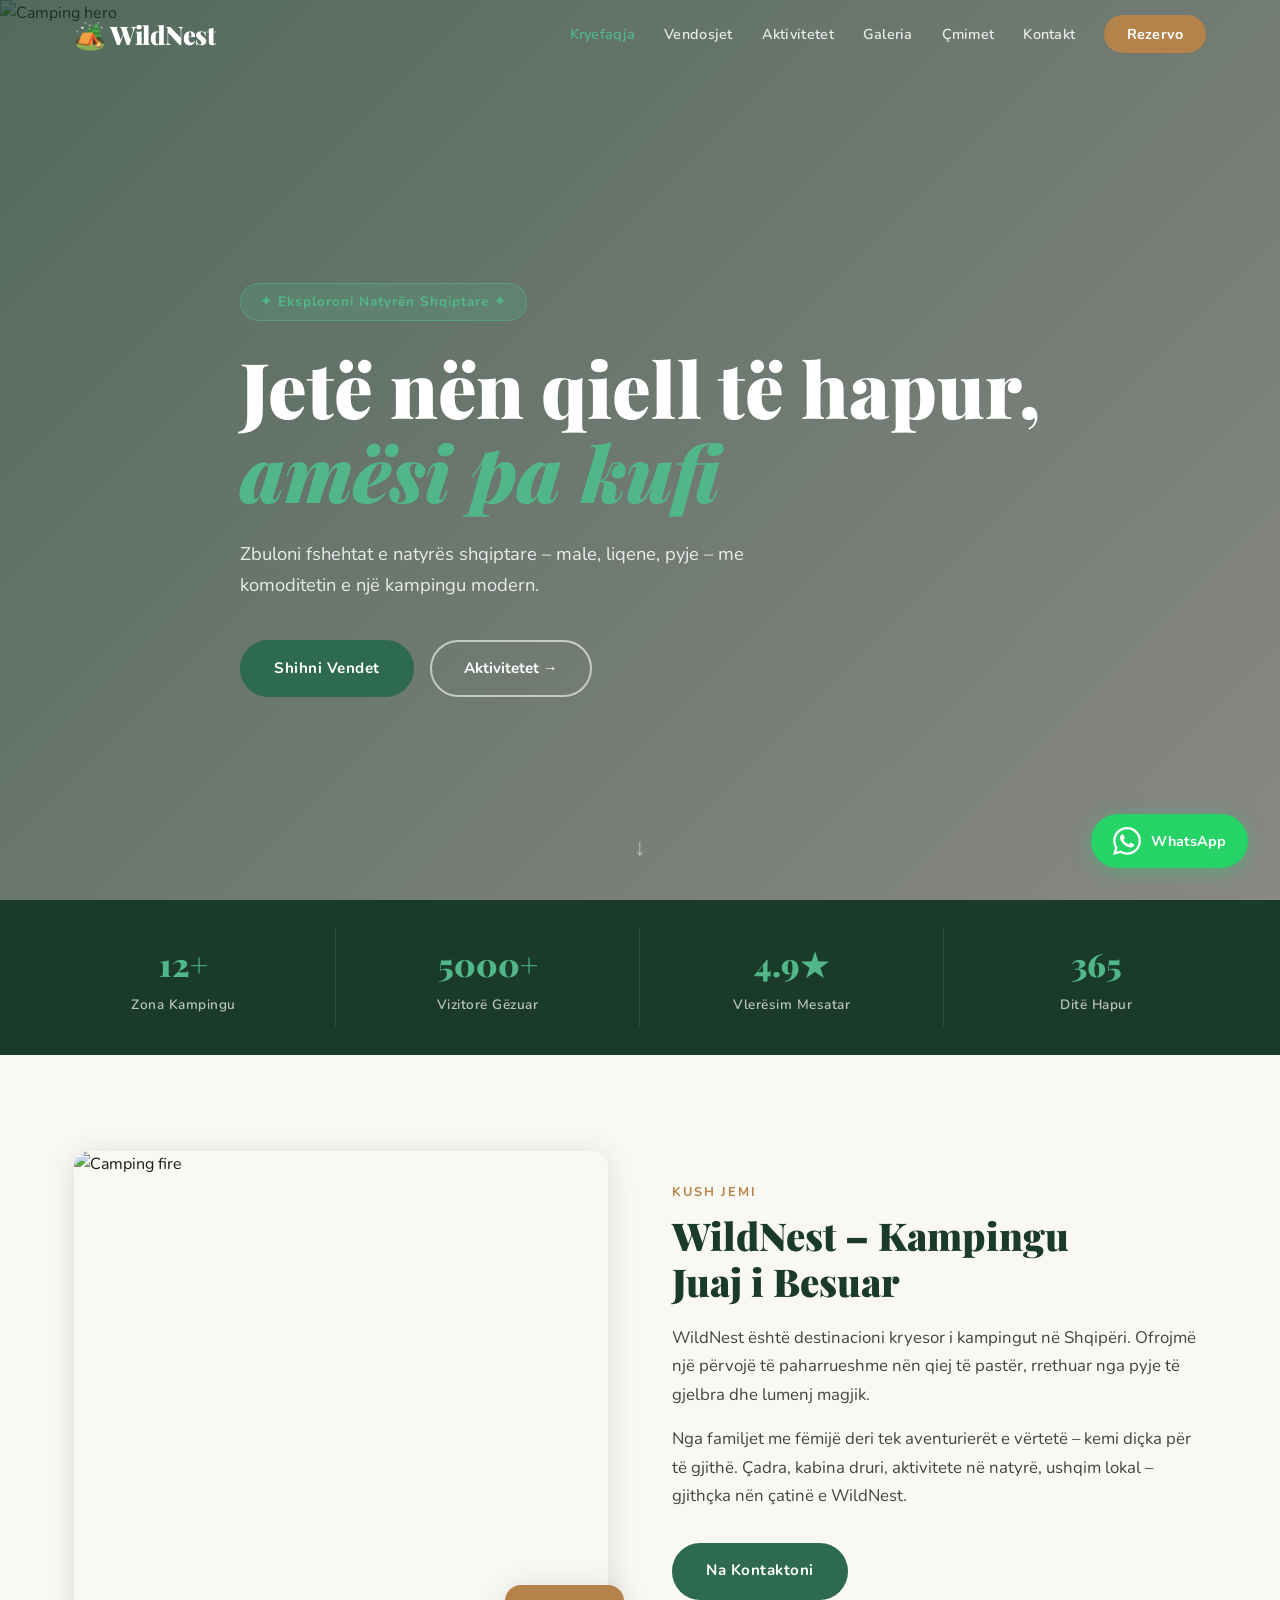
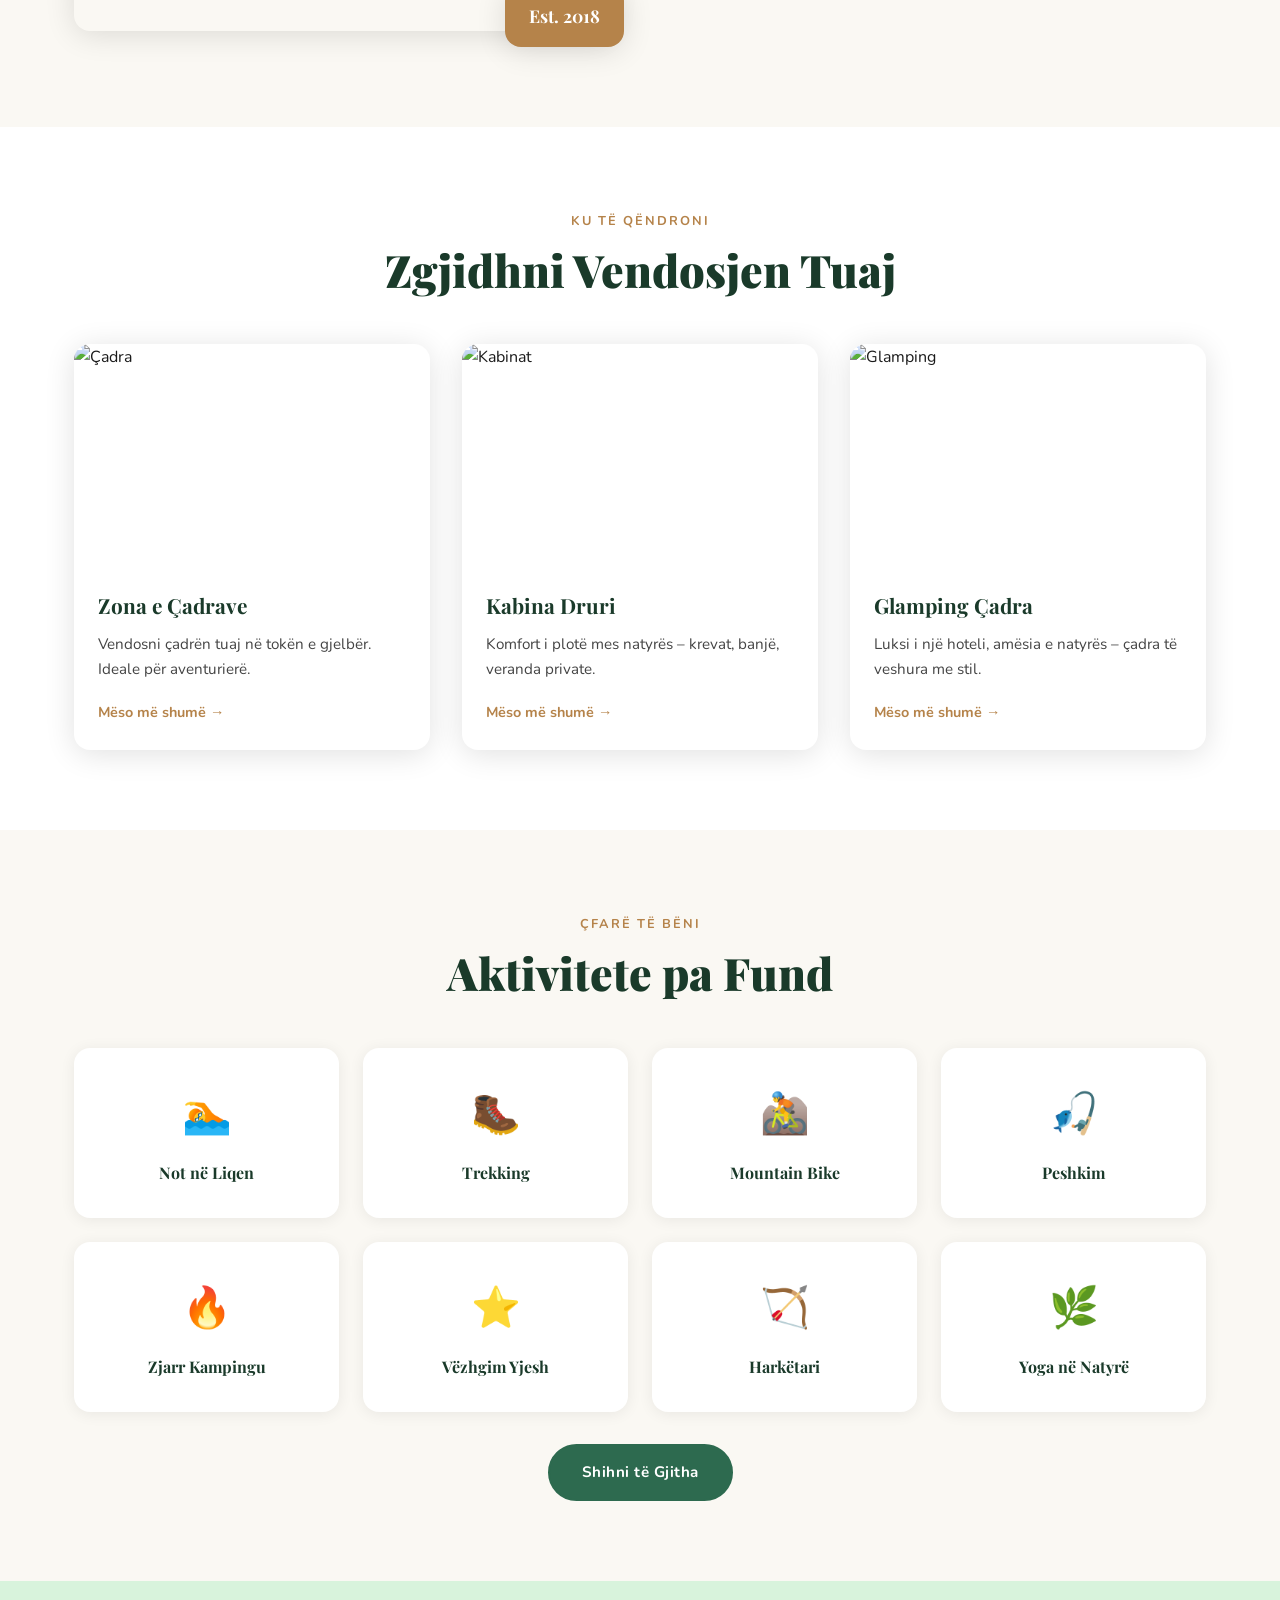
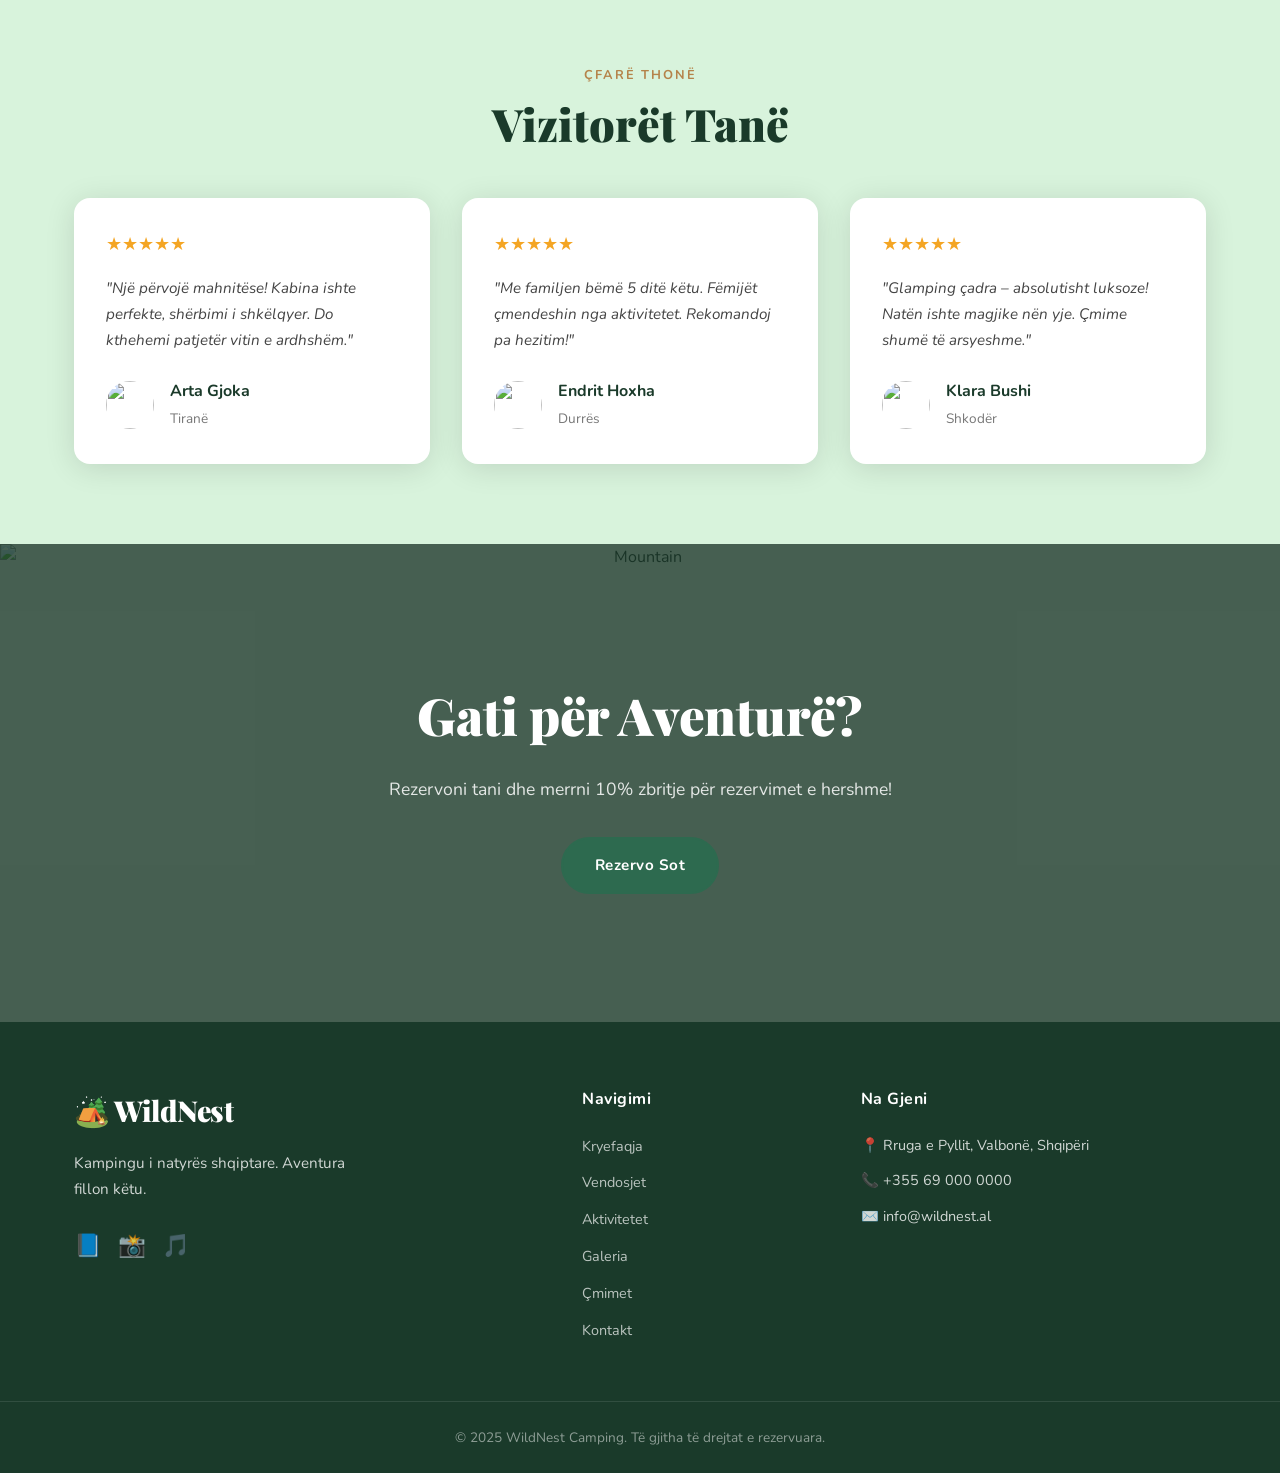
==== index.html @ 09bfedec "Add files via upload" ====
<!DOCTYPE html>
<html lang="sq">
<head>
  <meta charset="UTF-8">
  <meta name="viewport" content="width=device-width, initial-scale=1.0">
  <title>WildNest Camping – Shqipëri</title>
  <link href="https://fonts.googleapis.com/css2?family=Playfair+Display:wght@400;700;900&family=Nunito:wght@300;400;600;700&display=swap" rel="stylesheet">
  <link rel="stylesheet" href="style.css">
</head>
<body>

  <!-- NAV -->
  <nav class="navbar" id="navbar">
    <div class="nav-inner">
      <a href="index.html" class="logo">🏕️ WildNest</a>
      <button class="burger" id="burger" aria-label="Menu">
        <span></span><span></span><span></span>
      </button>
      <ul class="nav-links" id="navLinks">
        <li><a href="index.html" class="active">Kryefaqja</a></li>
        <li><a href="vendosjet.html">Vendosjet</a></li>
        <li><a href="aktivitetet.html">Aktivitetet</a></li>
        <li><a href="galeria.html">Galeria</a></li>
        <li><a href="cmimi.html">Çmimet</a></li>
        <li><a href="kontakt.html">Kontakt</a></li>
        <li><a href="kontakt.html" class="btn-rezervo">Rezervo</a></li>
      </ul>
    </div>
  </nav>

  <!-- HERO -->
  <section class="hero">
    <div class="hero-bg">
      <img src="https://images.unsplash.com/photo-1504280390367-361c6d9f38f4?w=1600&q=80" alt="Camping hero" class="hero-img">
      <div class="hero-overlay"></div>
    </div>
    <div class="hero-content">
      <span class="hero-badge">✦ Eksploroni Natyrën Shqiptare ✦</span>
      <h1>Jetë nën qiell të hapur,<br><em>amësi pa kufi</em></h1>
      <p>Zbuloni fshehtat e natyrës shqiptare – male, liqene, pyje – me komoditetin e një kampingu modern.</p>
      <div class="hero-btns">
        <a href="vendosjet.html" class="btn-primary">Shihni Vendet</a>
        <a href="aktivitetet.html" class="btn-ghost">Aktivitetet →</a>
      </div>
    </div>
    <div class="hero-scroll">↓</div>
  </section>

  <!-- STATS BAR -->
  <div class="stats-bar">
    <div class="stat"><strong>12+</strong><span>Zona Kampingu</span></div>
    <div class="stat"><strong>5000+</strong><span>Vizitorë Gëzuar</span></div>
    <div class="stat"><strong>4.9★</strong><span>Vlerësim Mesatar</span></div>
    <div class="stat"><strong>365</strong><span>Ditë Hapur</span></div>
  </div>

  <!-- INTRO SECTION -->
  <section class="intro-section">
    <div class="container split">
      <div class="split-img">
        <img src="https://images.unsplash.com/photo-1537225228614-56cc3556d7ed?w=700&q=80" alt="Camping fire">
        <div class="img-badge">Est. 2018</div>
      </div>
      <div class="split-text">
        <span class="label">Kush Jemi</span>
        <h2>WildNest – Kampingu<br>Juaj i Besuar</h2>
        <p>WildNest është destinacioni kryesor i kampingut në Shqipëri. Ofrojmë një përvojë të paharrueshme nën qiej të pastër, rrethuar nga pyje të gjelbra dhe lumenj magjik.</p>
        <p>Nga familjet me fëmijë deri tek aventurierët e vërtetë – kemi diçka për të gjithë. Çadra, kabina druri, aktivitete në natyrë, ushqim lokal – gjithçka nën çatinë e WildNest.</p>
        <a href="kontakt.html" class="btn-primary">Na Kontaktoni</a>
      </div>
    </div>
  </section>

  <!-- VENDOSJET CARDS -->
  <section class="cards-section">
    <div class="container">
      <div class="section-header">
        <span class="label">Ku të Qëndroni</span>
        <h2>Zgjidhni Vendosjen Tuaj</h2>
      </div>
      <div class="cards-grid">
        <a href="vendosjet.html" class="card">
          <img src="https://images.unsplash.com/photo-1478827387698-1527781a4887?w=600&q=80" alt="Çadra">
          <div class="card-body">
            <h3>Zona e Çadrave</h3>
            <p>Vendosni çadrën tuaj në tokën e gjelbër. Ideale për aventurierë.</p>
            <span class="card-link">Mëso më shumë →</span>
          </div>
        </a>
        <a href="vendosjet.html" class="card">
          <img src="https://images.unsplash.com/photo-1449158743715-0a90ebb6d2d8?w=600&q=80" alt="Kabinat">
          <div class="card-body">
            <h3>Kabina Druri</h3>
            <p>Komfort i plotë mes natyrës – krevat, banjë, veranda private.</p>
            <span class="card-link">Mëso më shumë →</span>
          </div>
        </a>
        <a href="vendosjet.html" class="card">
          <img src="https://images.unsplash.com/photo-1556909172-54557c7e4fb7?w=600&q=80" alt="Glamping">
          <div class="card-body">
            <h3>Glamping Çadra</h3>
            <p>Luksi i një hoteli, amësia e natyrës – çadra të veshura me stil.</p>
            <span class="card-link">Mëso më shumë →</span>
          </div>
        </a>
      </div>
    </div>
  </section>

  <!-- AKTIVITETET PREVIEW -->
  <section class="activities-preview">
    <div class="container">
      <div class="section-header">
        <span class="label">Çfarë të Bëni</span>
        <h2>Aktivitete pa Fund</h2>
      </div>
      <div class="act-grid">
        <div class="act-item">
          <div class="act-icon">🏊</div>
          <h4>Not në Liqen</h4>
        </div>
        <div class="act-item">
          <div class="act-icon">🥾</div>
          <h4>Trekking</h4>
        </div>
        <div class="act-item">
          <div class="act-icon">🚵</div>
          <h4>Mountain Bike</h4>
        </div>
        <div class="act-item">
          <div class="act-icon">🎣</div>
          <h4>Peshkim</h4>
        </div>
        <div class="act-item">
          <div class="act-icon">🔥</div>
          <h4>Zjarr Kampingu</h4>
        </div>
        <div class="act-item">
          <div class="act-icon">⭐</div>
          <h4>Vëzhgim Yjesh</h4>
        </div>
        <div class="act-item">
          <div class="act-icon">🏹</div>
          <h4>Harkëtari</h4>
        </div>
        <div class="act-item">
          <div class="act-icon">🌿</div>
          <h4>Yoga në Natyrë</h4>
        </div>
      </div>
      <div style="text-align:center;margin-top:2rem">
        <a href="aktivitetet.html" class="btn-primary">Shihni të Gjitha</a>
      </div>
    </div>
  </section>

  <!-- TESTIMONIALE -->
  <section class="testimonials">
    <div class="container">
      <div class="section-header">
        <span class="label">Çfarë Thonë</span>
        <h2>Vizitorët Tanë</h2>
      </div>
      <div class="testi-grid">
        <div class="testi-card">
          <div class="stars">★★★★★</div>
          <p>"Një përvojë mahnitëse! Kabina ishte perfekte, shërbimi i shkëlqyer. Do kthehemi patjetër vitin e ardhshëm."</p>
          <div class="testi-author">
            <img src="https://randomuser.me/api/portraits/women/44.jpg" alt="">
            <div><strong>Arta Gjoka</strong><span>Tiranë</span></div>
          </div>
        </div>
        <div class="testi-card">
          <div class="stars">★★★★★</div>
          <p>"Me familjen bëmë 5 ditë këtu. Fëmijët çmendeshin nga aktivitetet. Rekomandoj pa hezitim!"</p>
          <div class="testi-author">
            <img src="https://randomuser.me/api/portraits/men/32.jpg" alt="">
            <div><strong>Endrit Hoxha</strong><span>Durrës</span></div>
          </div>
        </div>
        <div class="testi-card">
          <div class="stars">★★★★★</div>
          <p>"Glamping çadra – absolutisht luksoze! Natën ishte magjike nën yje. Çmime shumë të arsyeshme."</p>
          <div class="testi-author">
            <img src="https://randomuser.me/api/portraits/women/68.jpg" alt="">
            <div><strong>Klara Bushi</strong><span>Shkodër</span></div>
          </div>
        </div>
      </div>
    </div>
  </section>

  <!-- CTA BANNER -->
  <section class="cta-banner">
    <img src="https://images.unsplash.com/photo-1464822759023-fed622ff2c3b?w=1600&q=80" alt="Mountain" class="cta-bg">
    <div class="cta-overlay"></div>
    <div class="cta-content">
      <h2>Gati për Aventurë?</h2>
      <p>Rezervoni tani dhe merrni 10% zbritje për rezervimet e hershme!</p>
      <a href="kontakt.html" class="btn-primary">Rezervo Sot</a>
    </div>
  </section>

  <!-- FOOTER -->
  <footer class="footer">
    <div class="container footer-grid">
      <div class="footer-brand">
        <div class="logo">🏕️ WildNest</div>
        <p>Kampingu i natyrës shqiptare. Aventura fillon këtu.</p>
        <div class="social-links">
          <a href="#" aria-label="Facebook">📘</a>
          <a href="#" aria-label="Instagram">📸</a>
          <a href="#" aria-label="TikTok">🎵</a>
        </div>
      </div>
      <div class="footer-links">
        <h4>Navigimi</h4>
        <ul>
          <li><a href="index.html">Kryefaqja</a></li>
          <li><a href="vendosjet.html">Vendosjet</a></li>
          <li><a href="aktivitetet.html">Aktivitetet</a></li>
          <li><a href="galeria.html">Galeria</a></li>
          <li><a href="cmimi.html">Çmimet</a></li>
          <li><a href="kontakt.html">Kontakt</a></li>
        </ul>
      </div>
      <div class="footer-contact">
        <h4>Na Gjeni</h4>
        <p>📍 Rruga e Pyllit, Valbonë, Shqipëri</p>
        <p>📞 +355 69 000 0000</p>
        <p>✉️ info@wildnest.al</p>
      </div>
    </div>
    <div class="footer-bottom">
      <p>© 2025 WildNest Camping. Të gjitha të drejtat e rezervuara.</p>
    </div>
  </footer>

  <!-- WHATSAPP BUTTON -->
  <a href="https://wa.me/355690000000?text=Përshëndetje%20WildNest!%20Dua%20të%20rezervoj%20vendin." 
     class="whatsapp-btn" target="_blank" rel="noopener" aria-label="WhatsApp">
    <svg xmlns="http://www.w3.org/2000/svg" viewBox="0 0 24 24" fill="white" width="28" height="28">
      <path d="M17.472 14.382c-.297-.149-1.758-.867-2.03-.967-.273-.099-.471-.148-.67.15-.197.297-.767.966-.94 1.164-.173.199-.347.223-.644.075-.297-.15-1.255-.463-2.39-1.475-.883-.788-1.48-1.761-1.653-2.059-.173-.297-.018-.458.13-.606.134-.133.298-.347.446-.52.149-.174.198-.298.298-.497.099-.198.05-.371-.025-.52-.075-.149-.669-1.612-.916-2.207-.242-.579-.487-.5-.669-.51-.173-.008-.371-.01-.57-.01-.198 0-.52.074-.792.372-.272.297-1.04 1.016-1.04 2.479 0 1.462 1.065 2.875 1.213 3.074.149.198 2.096 3.2 5.077 4.487.709.306 1.262.489 1.694.625.712.227 1.36.195 1.871.118.571-.085 1.758-.719 2.006-1.413.248-.694.248-1.289.173-1.413-.074-.124-.272-.198-.57-.347m-5.421 7.403h-.004a9.87 9.87 0 01-5.031-1.378l-.361-.214-3.741.982.998-3.648-.235-.374a9.86 9.86 0 01-1.51-5.26c.001-5.45 4.436-9.884 9.888-9.884 2.64 0 5.122 1.03 6.988 2.898a9.825 9.825 0 012.893 6.994c-.003 5.45-4.437 9.884-9.885 9.884m8.413-18.297A11.815 11.815 0 0012.05 0C5.495 0 .16 5.335.157 11.892c0 2.096.547 4.142 1.588 5.945L.057 24l6.305-1.654a11.882 11.882 0 005.683 1.448h.005c6.554 0 11.89-5.335 11.893-11.893a11.821 11.821 0 00-3.48-8.413z"/>
    </svg>
    <span>WhatsApp</span>
  </a>

  <script src="script.js"></script>
</body>
</html>
---- style.css ----
/* ===== RESET & BASE ===== */
*, *::before, *::after { margin:0; padding:0; box-sizing:border-box; }

:root {
  --green-dark: #1a3a2a;
  --green-mid: #2d6a4f;
  --green-light: #52b788;
  --green-pale: #d8f3dc;
  --earth: #b5834a;
  --earth-light: #e9c89e;
  --cream: #faf8f3;
  --white: #ffffff;
  --text-dark: #1a1a1a;
  --text-mid: #444;
  --text-light: #777;
  --shadow: 0 4px 30px rgba(0,0,0,0.12);
  --radius: 16px;
  --font-display: 'Playfair Display', Georgia, serif;
  --font-body: 'Nunito', sans-serif;
}

html { scroll-behavior: smooth; }

body {
  font-family: var(--font-body);
  color: var(--text-dark);
  background: var(--cream);
  line-height: 1.7;
  overflow-x: hidden;
}

.container { max-width: 1180px; margin: 0 auto; padding: 0 1.5rem; }

img { max-width:100%; display:block; }

a { text-decoration:none; color:inherit; }

/* ===== BUTTONS ===== */
.btn-primary {
  display: inline-block;
  background: var(--green-mid);
  color: var(--white);
  padding: .85rem 2rem;
  border-radius: 50px;
  font-weight: 700;
  font-size: .95rem;
  letter-spacing: .5px;
  transition: all .3s;
  border: 2px solid var(--green-mid);
}
.btn-primary:hover { background: var(--green-dark); border-color: var(--green-dark); transform: translateY(-2px); box-shadow: 0 8px 20px rgba(45,106,79,.3); }

.btn-ghost {
  display: inline-block;
  color: var(--white);
  padding: .85rem 2rem;
  border-radius: 50px;
  font-weight: 700;
  font-size: .95rem;
  border: 2px solid rgba(255,255,255,.6);
  transition: all .3s;
}
.btn-ghost:hover { background: rgba(255,255,255,.15); border-color: white; }

.btn-reservo {
  background: var(--earth);
  color: white;
  padding: .6rem 1.4rem;
  border-radius: 50px;
  font-weight: 700;
  font-size: .9rem;
  transition: all .3s;
}
.btn-reservo:hover { background: #9a6c37; }

/* ===== NAVBAR ===== */
.navbar {
  position: fixed; top: 0; left: 0; right: 0; z-index: 999;
  background: transparent;
  transition: background .4s, box-shadow .4s;
  padding: .8rem 0;
}
.navbar.scrolled {
  background: rgba(26,58,42,.97);
  box-shadow: 0 2px 20px rgba(0,0,0,.2);
}
.nav-inner {
  max-width: 1180px; margin: 0 auto; padding: 0 1.5rem;
  display: flex; align-items: center; justify-content: space-between;
}
.logo {
  font-family: var(--font-display);
  font-size: 1.6rem;
  font-weight: 900;
  color: white;
  letter-spacing: -0.5px;
}
.nav-links {
  display: flex; align-items: center; gap: 1.8rem;
  list-style: none;
}
.nav-links a {
  color: rgba(255,255,255,.85);
  font-weight: 600;
  font-size: .9rem;
  transition: color .2s;
  letter-spacing: .3px;
}
.nav-links a:hover, .nav-links a.active { color: var(--green-light); }
.btn-rezervo {
  background: var(--earth);
  color: white !important;
  padding: .55rem 1.4rem;
  border-radius: 50px;
  font-weight: 700 !important;
  transition: background .2s;
}
.btn-rezervo:hover { background: #9a6c37 !important; }

.burger {
  display: none;
  flex-direction: column; gap: 5px;
  background: none; border: none; cursor: pointer; padding: 5px;
}
.burger span {
  display: block; width: 26px; height: 2px;
  background: white; border-radius: 2px; transition: all .3s;
}

/* ===== HERO ===== */
.hero {
  position: relative; min-height: 100vh;
  display: flex; align-items: center;
  overflow: hidden;
}
.hero-bg { position: absolute; inset: 0; }
.hero-img { width:100%; height:100%; object-fit: cover; object-position: center; }
.hero-overlay {
  position: absolute; inset: 0;
  background: linear-gradient(135deg, rgba(26,58,42,.75) 0%, rgba(0,0,0,.45) 100%);
}
.hero-content {
  position: relative; z-index: 2;
  max-width: 1180px; margin: 0 auto; padding: 0 1.5rem;
  padding-top: 80px;
}
.hero-badge {
  display: inline-block;
  background: rgba(82,183,136,.2);
  border: 1px solid rgba(82,183,136,.5);
  color: var(--green-light);
  padding: .4rem 1.2rem;
  border-radius: 50px;
  font-size: .85rem;
  font-weight: 700;
  letter-spacing: 1px;
  margin-bottom: 1.5rem;
}
.hero-content h1 {
  font-family: var(--font-display);
  font-size: clamp(2.5rem, 6vw, 5rem);
  font-weight: 900;
  color: white;
  line-height: 1.1;
  margin-bottom: 1.5rem;
}
.hero-content h1 em { color: var(--green-light); font-style: italic; }
.hero-content p { color: rgba(255,255,255,.85); font-size: 1.15rem; max-width: 540px; margin-bottom: 2.5rem; }
.hero-btns { display: flex; gap: 1rem; flex-wrap: wrap; }
.hero-scroll {
  position: absolute; bottom: 2rem; left: 50%; transform: translateX(-50%);
  color: rgba(255,255,255,.5); font-size: 1.5rem; animation: bounce 2s infinite;
}
@keyframes bounce { 0%,100%{transform:translateX(-50%) translateY(0)} 50%{transform:translateX(-50%) translateY(8px)} }

/* ===== STATS BAR ===== */
.stats-bar {
  background: var(--green-dark);
  display: grid; grid-template-columns: repeat(4, 1fr);
  padding: 1.8rem 2rem;
  text-align: center;
}
.stat { padding: .5rem; border-right: 1px solid rgba(255,255,255,.1); }
.stat:last-child { border-right: none; }
.stat strong { display: block; font-size: 2rem; font-weight: 900; color: var(--green-light); font-family: var(--font-display); }
.stat span { font-size: .85rem; color: rgba(255,255,255,.7); font-weight: 600; letter-spacing: .5px; }

/* ===== SECTION HEADER ===== */
.section-header { text-align: center; margin-bottom: 3rem; }
.label {
  display: inline-block;
  color: var(--earth);
  font-size: .8rem;
  font-weight: 700;
  letter-spacing: 2px;
  text-transform: uppercase;
  margin-bottom: .6rem;
}
.section-header h2 {
  font-family: var(--font-display);
  font-size: clamp(1.8rem, 3.5vw, 2.8rem);
  font-weight: 900;
  color: var(--green-dark);
  line-height: 1.2;
}

/* ===== INTRO SECTION ===== */
.intro-section { padding: 6rem 0; }
.split { display: grid; grid-template-columns: 1fr 1fr; gap: 4rem; align-items: center; }
.split-img { position: relative; }
.split-img img { border-radius: var(--radius); box-shadow: var(--shadow); width: 100%; height: 480px; object-fit: cover; }
.img-badge {
  position: absolute; bottom: -1rem; right: -1rem;
  background: var(--earth);
  color: white;
  font-family: var(--font-display);
  font-size: 1.1rem;
  font-weight: 700;
  padding: 1rem 1.5rem;
  border-radius: var(--radius);
  box-shadow: var(--shadow);
}
.split-text .label { display: block; margin-bottom: .5rem; }
.split-text h2 {
  font-family: var(--font-display);
  font-size: clamp(1.8rem, 3vw, 2.4rem);
  font-weight: 900;
  color: var(--green-dark);
  margin-bottom: 1.2rem;
  line-height: 1.2;
}
.split-text p { color: var(--text-mid); margin-bottom: 1rem; font-size: 1.05rem; }
.split-text .btn-primary { margin-top: 1rem; }

/* ===== CARDS SECTION ===== */
.cards-section { padding: 5rem 0; background: white; }
.cards-grid { display: grid; grid-template-columns: repeat(3, 1fr); gap: 2rem; }
.card {
  border-radius: var(--radius);
  overflow: hidden;
  box-shadow: var(--shadow);
  transition: transform .3s, box-shadow .3s;
  background: white;
  display: block;
}
.card:hover { transform: translateY(-8px); box-shadow: 0 20px 50px rgba(0,0,0,.15); }
.card img { width: 100%; height: 220px; object-fit: cover; }
.card-body { padding: 1.5rem; }
.card-body h3 { font-family: var(--font-display); font-size: 1.3rem; font-weight: 700; color: var(--green-dark); margin-bottom: .5rem; }
.card-body p { color: var(--text-mid); font-size: .95rem; margin-bottom: 1rem; }
.card-link { color: var(--earth); font-weight: 700; font-size: .9rem; }

/* ===== ACTIVITIES PREVIEW ===== */
.activities-preview { padding: 5rem 0; }
.act-grid { display: grid; grid-template-columns: repeat(4, 1fr); gap: 1.5rem; }
.act-item {
  background: white;
  border-radius: var(--radius);
  padding: 2rem 1rem;
  text-align: center;
  box-shadow: 0 2px 15px rgba(0,0,0,.07);
  transition: transform .3s, box-shadow .3s;
  cursor: pointer;
}
.act-item:hover { transform: translateY(-5px); box-shadow: var(--shadow); }
.act-icon { font-size: 2.5rem; margin-bottom: .7rem; }
.act-item h4 { font-family: var(--font-display); font-size: 1rem; color: var(--green-dark); font-weight: 700; }

/* ===== TESTIMONIALS ===== */
.testimonials { padding: 5rem 0; background: var(--green-pale); }
.testi-grid { display: grid; grid-template-columns: repeat(3, 1fr); gap: 2rem; }
.testi-card {
  background: white;
  border-radius: var(--radius);
  padding: 2rem;
  box-shadow: var(--shadow);
}
.stars { color: #f4a523; font-size: 1.1rem; margin-bottom: 1rem; }
.testi-card p { color: var(--text-mid); font-size: .95rem; font-style: italic; margin-bottom: 1.5rem; }
.testi-author { display: flex; align-items: center; gap: 1rem; }
.testi-author img { width: 48px; height: 48px; border-radius: 50%; object-fit: cover; }
.testi-author strong { display: block; font-weight: 700; color: var(--green-dark); }
.testi-author span { font-size: .85rem; color: var(--text-light); }

/* ===== CTA BANNER ===== */
.cta-banner {
  position: relative; padding: 8rem 1.5rem;
  text-align: center; overflow: hidden;
}
.cta-bg { position: absolute; inset: 0; width:100%; height:100%; object-fit:cover; object-position:center; }
.cta-overlay { position: absolute; inset: 0; background: rgba(26,58,42,.8); }
.cta-content { position: relative; z-index: 2; }
.cta-content h2 { font-family: var(--font-display); font-size: clamp(2rem,4vw,3.5rem); color: white; font-weight: 900; margin-bottom: 1rem; }
.cta-content p { color: rgba(255,255,255,.85); font-size: 1.1rem; margin-bottom: 2rem; }

/* ===== FOOTER ===== */
.footer { background: var(--green-dark); color: rgba(255,255,255,.8); padding: 4rem 0 0; }
.footer-grid { display: grid; grid-template-columns: 2fr 1fr 1.5fr; gap: 3rem; padding-bottom: 3rem; }
.footer-brand .logo { font-size: 1.8rem; color: white; margin-bottom: 1rem; }
.footer-brand p { font-size: .95rem; margin-bottom: 1.5rem; max-width: 280px; }
.social-links { display: flex; gap: 1rem; }
.social-links a { font-size: 1.4rem; transition: transform .2s; }
.social-links a:hover { transform: scale(1.2); }
.footer-links h4, .footer-contact h4 { color: white; font-size: 1rem; font-weight: 700; margin-bottom: 1.2rem; letter-spacing: .5px; }
.footer-links ul { list-style: none; }
.footer-links li { margin-bottom: .6rem; }
.footer-links a { color: rgba(255,255,255,.7); font-size: .9rem; transition: color .2s; }
.footer-links a:hover { color: var(--green-light); }
.footer-contact p { font-size: .9rem; margin-bottom: .7rem; }
.footer-bottom { border-top: 1px solid rgba(255,255,255,.1); padding: 1.5rem; text-align: center; font-size: .85rem; color: rgba(255,255,255,.5); }

/* ===== WHATSAPP ===== */
.whatsapp-btn {
  position: fixed; bottom: 2rem; right: 2rem; z-index: 9999;
  background: #25d366;
  color: white;
  display: flex; align-items: center; gap: .6rem;
  padding: .8rem 1.4rem;
  border-radius: 50px;
  font-weight: 700;
  font-size: .9rem;
  box-shadow: 0 4px 20px rgba(37,211,102,.4);
  transition: transform .3s, box-shadow .3s;
  animation: pulse-wa 3s infinite;
}
.whatsapp-btn:hover { transform: scale(1.05); box-shadow: 0 8px 30px rgba(37,211,102,.5); }
@keyframes pulse-wa {
  0%,100%{box-shadow:0 4px 20px rgba(37,211,102,.4)}
  50%{box-shadow:0 4px 35px rgba(37,211,102,.7)}
}

/* ===== PAGE HERO (internal pages) ===== */
.page-hero {
  position: relative; min-height: 50vh;
  display: flex; align-items: center;
  background: var(--green-dark);
  padding-top: 80px;
  overflow: hidden;
}
.page-hero-bg { position: absolute; inset: 0; }
.page-hero-bg img { width:100%; height:100%; object-fit:cover; object-position: center; }
.page-hero-overlay { position: absolute; inset: 0; background: linear-gradient(135deg, rgba(26,58,42,.85) 0%, rgba(0,0,0,.5) 100%); }
.page-hero-content { position: relative; z-index: 2; padding: 2rem 1.5rem; max-width: 1180px; margin: 0 auto; width: 100%; }
.page-hero-content .label { margin-bottom: .6rem; display: block; }
.page-hero-content h1 { font-family: var(--font-display); font-size: clamp(2rem, 5vw, 3.5rem); font-weight: 900; color: white; margin-bottom: 1rem; }
.page-hero-content p { color: rgba(255,255,255,.85); font-size: 1.1rem; max-width: 560px; }

/* ===== BREADCRUMB ===== */
.breadcrumb { background: white; padding: .8rem 0; border-bottom: 1px solid #eee; }
.breadcrumb .container { display: flex; gap: .5rem; align-items: center; font-size: .85rem; color: var(--text-light); }
.breadcrumb a { color: var(--green-mid); font-weight: 600; }
.breadcrumb span { color: var(--text-light); }

/* ===== PRICING ===== */
.pricing-grid { display: grid; grid-template-columns: repeat(3, 1fr); gap: 2rem; }
.pricing-card {
  background: white;
  border-radius: var(--radius);
  padding: 2.5rem 2rem;
  box-shadow: var(--shadow);
  text-align: center;
  position: relative;
  border: 2px solid transparent;
  transition: transform .3s, border-color .3s;
}
.pricing-card:hover { transform: translateY(-8px); border-color: var(--green-light); }
.pricing-card.popular { border-color: var(--green-mid); }
.popular-badge {
  position: absolute; top: -1rem; left: 50%; transform: translateX(-50%);
  background: var(--green-mid); color: white;
  padding: .3rem 1.2rem; border-radius: 50px; font-size: .8rem; font-weight: 700;
}
.pricing-card h3 { font-family: var(--font-display); font-size: 1.4rem; color: var(--green-dark); margin-bottom: .5rem; }
.price { font-size: 3rem; font-weight: 900; color: var(--green-mid); font-family: var(--font-display); margin: 1rem 0; line-height: 1; }
.price span { font-size: 1rem; color: var(--text-light); font-weight: 400; }
.pricing-card ul { list-style: none; margin: 1.5rem 0; text-align: left; }
.pricing-card li { padding: .5rem 0; border-bottom: 1px solid #f0f0f0; font-size: .95rem; color: var(--text-mid); }
.pricing-card li::before { content: '✓ '; color: var(--green-mid); font-weight: 700; }

/* ===== GALLERY ===== */
.gallery-grid { columns: 3; gap: 1rem; }
.gallery-grid img { width:100%; border-radius: 12px; margin-bottom: 1rem; break-inside: avoid; transition: transform .3s, box-shadow .3s; cursor: pointer; }
.gallery-grid img:hover { transform: scale(1.02); box-shadow: var(--shadow); }

/* ===== FORM ===== */
.contact-grid { display: grid; grid-template-columns: 1fr 1fr; gap: 4rem; }
.form-group { margin-bottom: 1.2rem; }
.form-group label { display: block; font-weight: 700; font-size: .9rem; color: var(--green-dark); margin-bottom: .4rem; }
.form-group input, .form-group select, .form-group textarea {
  width: 100%;
  padding: .85rem 1.1rem;
  border: 2px solid #e0e0e0;
  border-radius: 10px;
  font-family: var(--font-body);
  font-size: .95rem;
  color: var(--text-dark);
  background: white;
  transition: border-color .2s;
}
.form-group input:focus, .form-group select:focus, .form-group textarea:focus {
  outline: none; border-color: var(--green-light);
}
.form-group textarea { min-height: 130px; resize: vertical; }
.form-row { display: grid; grid-template-columns: 1fr 1fr; gap: 1rem; }

/* ===== CONTACT INFO ===== */
.info-card { background: var(--green-dark); color: white; border-radius: var(--radius); padding: 2.5rem; margin-bottom: 1.5rem; }
.info-card h3 { font-family: var(--font-display); font-size: 1.3rem; margin-bottom: 1.5rem; color: var(--green-light); }
.info-item { display: flex; gap: 1rem; margin-bottom: 1.2rem; align-items: flex-start; }
.info-icon { font-size: 1.3rem; flex-shrink: 0; margin-top: .1rem; }
.info-item div strong { display: block; font-size: .9rem; color: rgba(255,255,255,.6); margin-bottom: .2rem; }
.info-item div span { font-size: .95rem; }

/* ===== ACTIVITIES PAGE ===== */
.act-full-grid { display: grid; grid-template-columns: repeat(2, 1fr); gap: 2rem; }
.act-full-card {
  background: white;
  border-radius: var(--radius);
  overflow: hidden;
  box-shadow: var(--shadow);
  display: grid;
  grid-template-columns: 1fr 1fr;
}
.act-full-card img { width: 100%; height: 100%; min-height: 200px; object-fit: cover; }
.act-full-body { padding: 1.5rem; }
.act-full-body h3 { font-family: var(--font-display); font-size: 1.2rem; color: var(--green-dark); margin-bottom: .5rem; }
.act-full-body p { color: var(--text-mid); font-size: .9rem; margin-bottom: .8rem; }
.act-tag { display: inline-block; background: var(--green-pale); color: var(--green-dark); font-size: .75rem; font-weight: 700; padding: .25rem .8rem; border-radius: 50px; }

/* ===== RESPONSIVE ===== */
@media (max-width: 1024px) {
  .act-grid { grid-template-columns: repeat(4, 1fr); }
}

@media (max-width: 768px) {
  .burger { display: flex; }
  .nav-links {
    position: fixed; inset: 0; top: 0; left: 0; right: 0;
    flex-direction: column; justify-content: center;
    background: var(--green-dark);
    transform: translateX(100%);
    transition: transform .4s cubic-bezier(.77,0,.18,1);
    gap: 2rem; z-index: 998;
    padding: 6rem 2rem 2rem;
  }
  .nav-links.open { transform: translateX(0); }
  .nav-links a { font-size: 1.2rem; }
  .nav-links li { text-align: center; }

  .split { grid-template-columns: 1fr; }
  .split-img { order: -1; }
  .split-img img { height: 300px; }
  .img-badge { right: 1rem; }

  .stats-bar { grid-template-columns: repeat(2, 1fr); }
  .stat { border-right: 1px solid rgba(255,255,255,.1); border-bottom: 1px solid rgba(255,255,255,.1); }
  .stat:nth-child(2), .stat:nth-child(4) { border-right: none; }
  .stat:nth-child(3), .stat:nth-child(4) { border-bottom: none; }

  .cards-grid { grid-template-columns: 1fr; }
  .testi-grid { grid-template-columns: 1fr; }
  .act-grid { grid-template-columns: repeat(2, 1fr); }
  .pricing-grid { grid-template-columns: 1fr; }
  .gallery-grid { columns: 2; }
  .contact-grid { grid-template-columns: 1fr; }
  .act-full-grid { grid-template-columns: 1fr; }
  .act-full-card { grid-template-columns: 1fr; }
  .act-full-card img { height: 200px; }
  .footer-grid { grid-template-columns: 1fr; gap: 2rem; }
  .form-row { grid-template-columns: 1fr; }
  .whatsapp-btn span { display: none; }
  .whatsapp-btn { padding: 1rem; border-radius: 50%; width: 60px; height: 60px; justify-content: center; }
}

@media (max-width: 480px) {
  .act-grid { grid-template-columns: repeat(2, 1fr); }
  .gallery-grid { columns: 1; }
}

/* ===== ANIMATION CLASSES ===== */
.fade-in { opacity: 0; transform: translateY(30px); transition: opacity .7s ease, transform .7s ease; }
.fade-in.visible { opacity: 1; transform: translateY(0); }
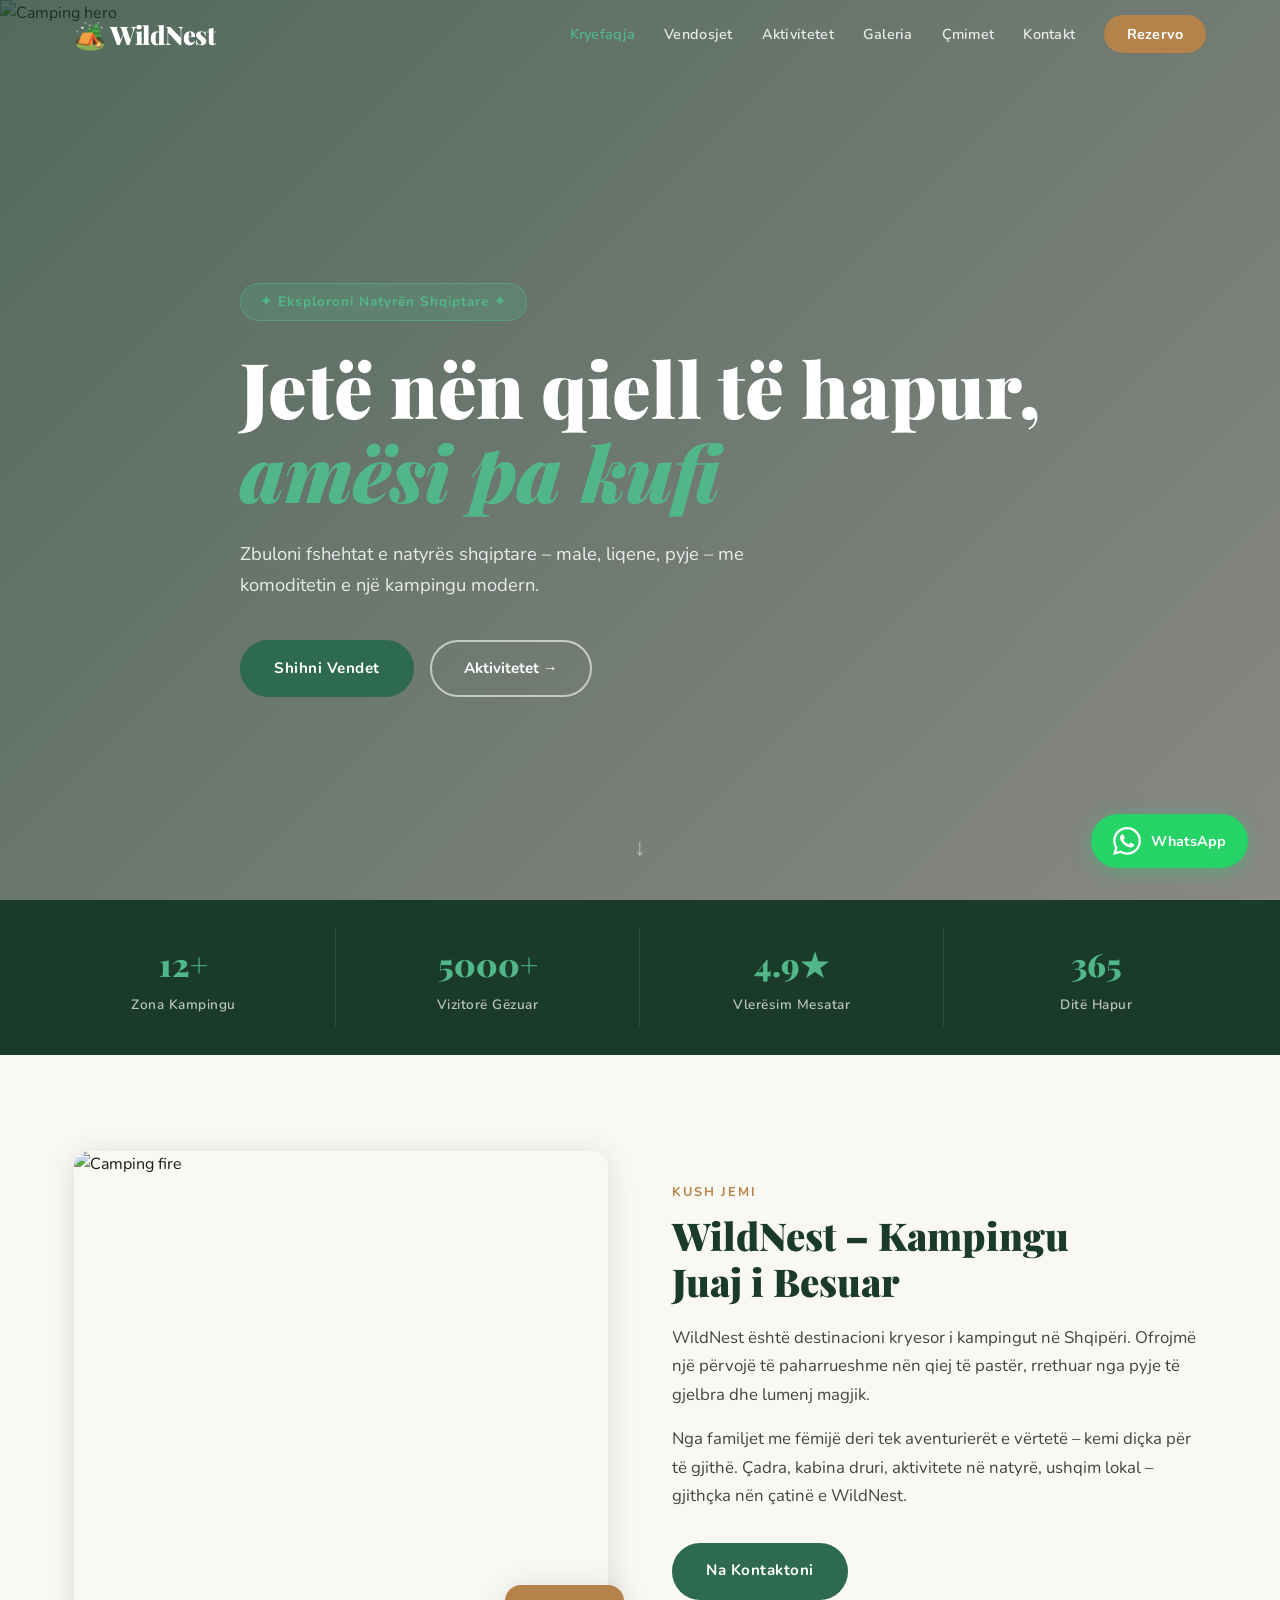
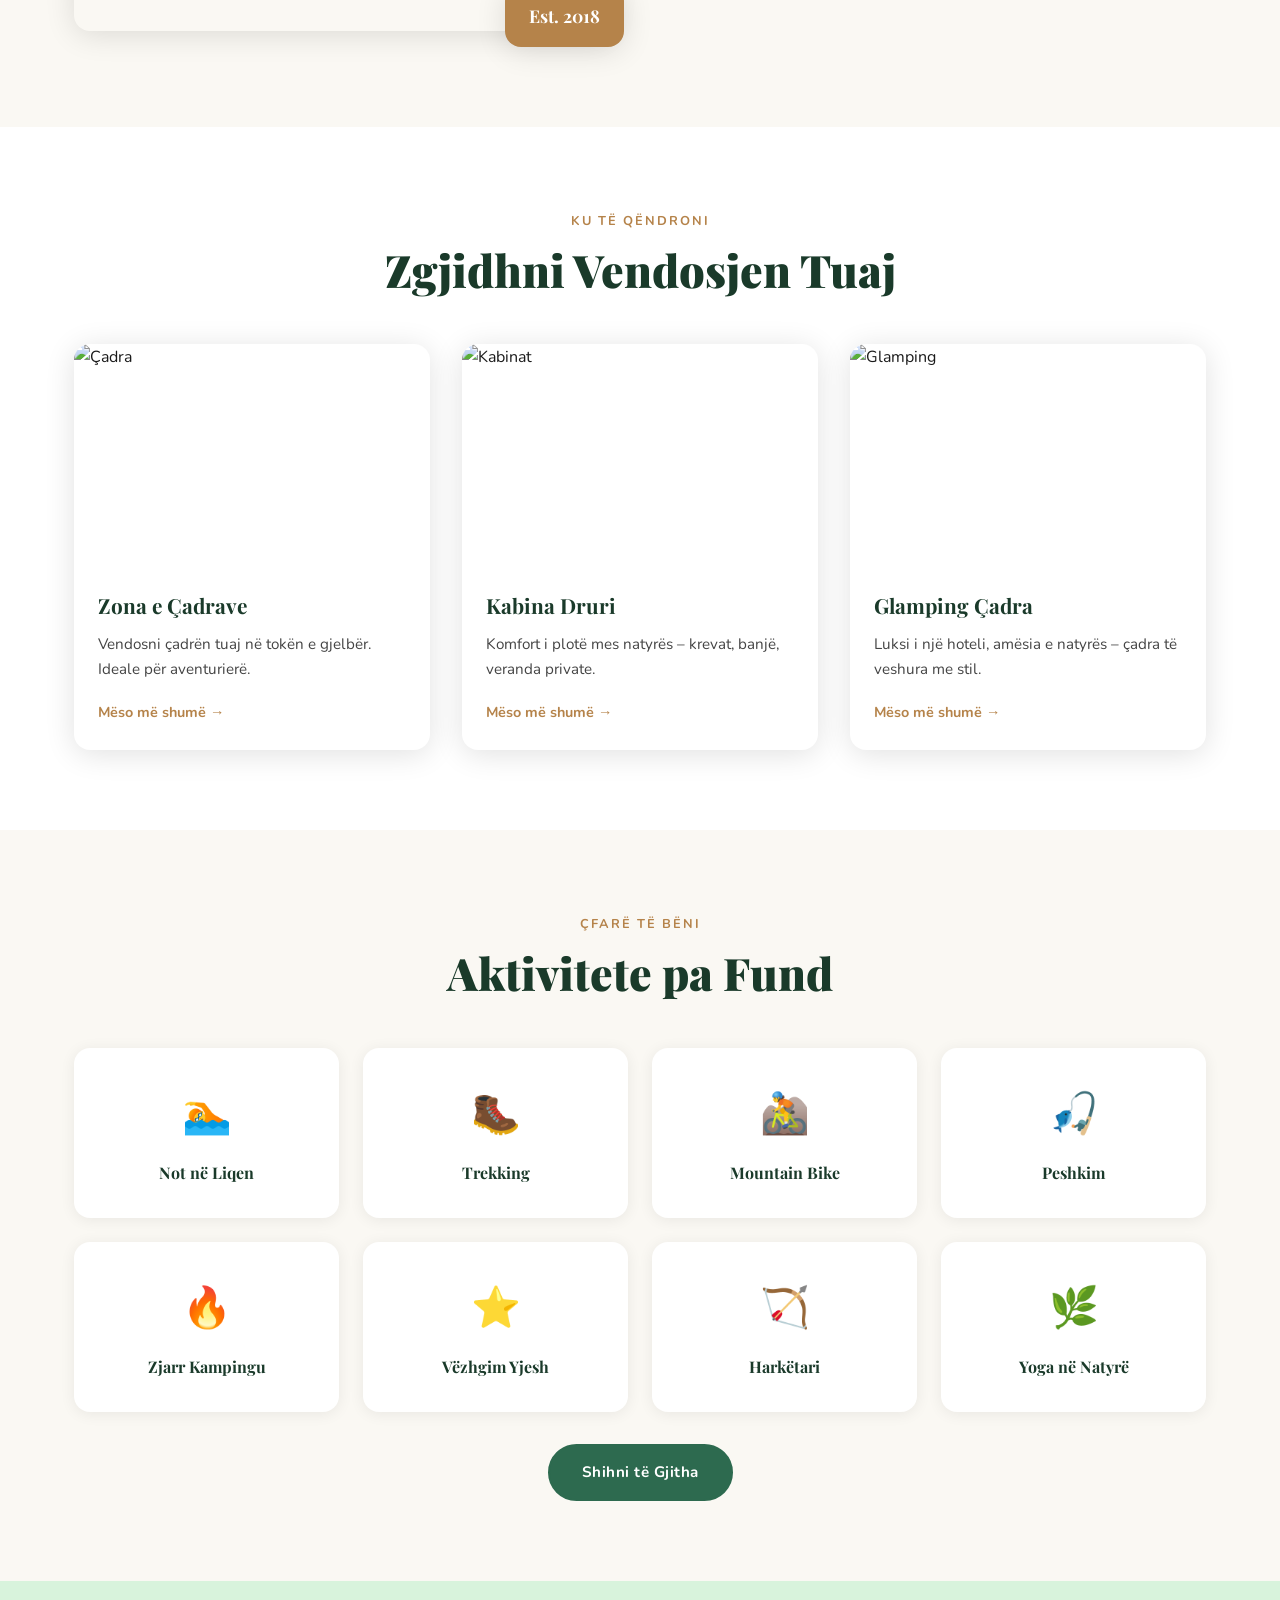
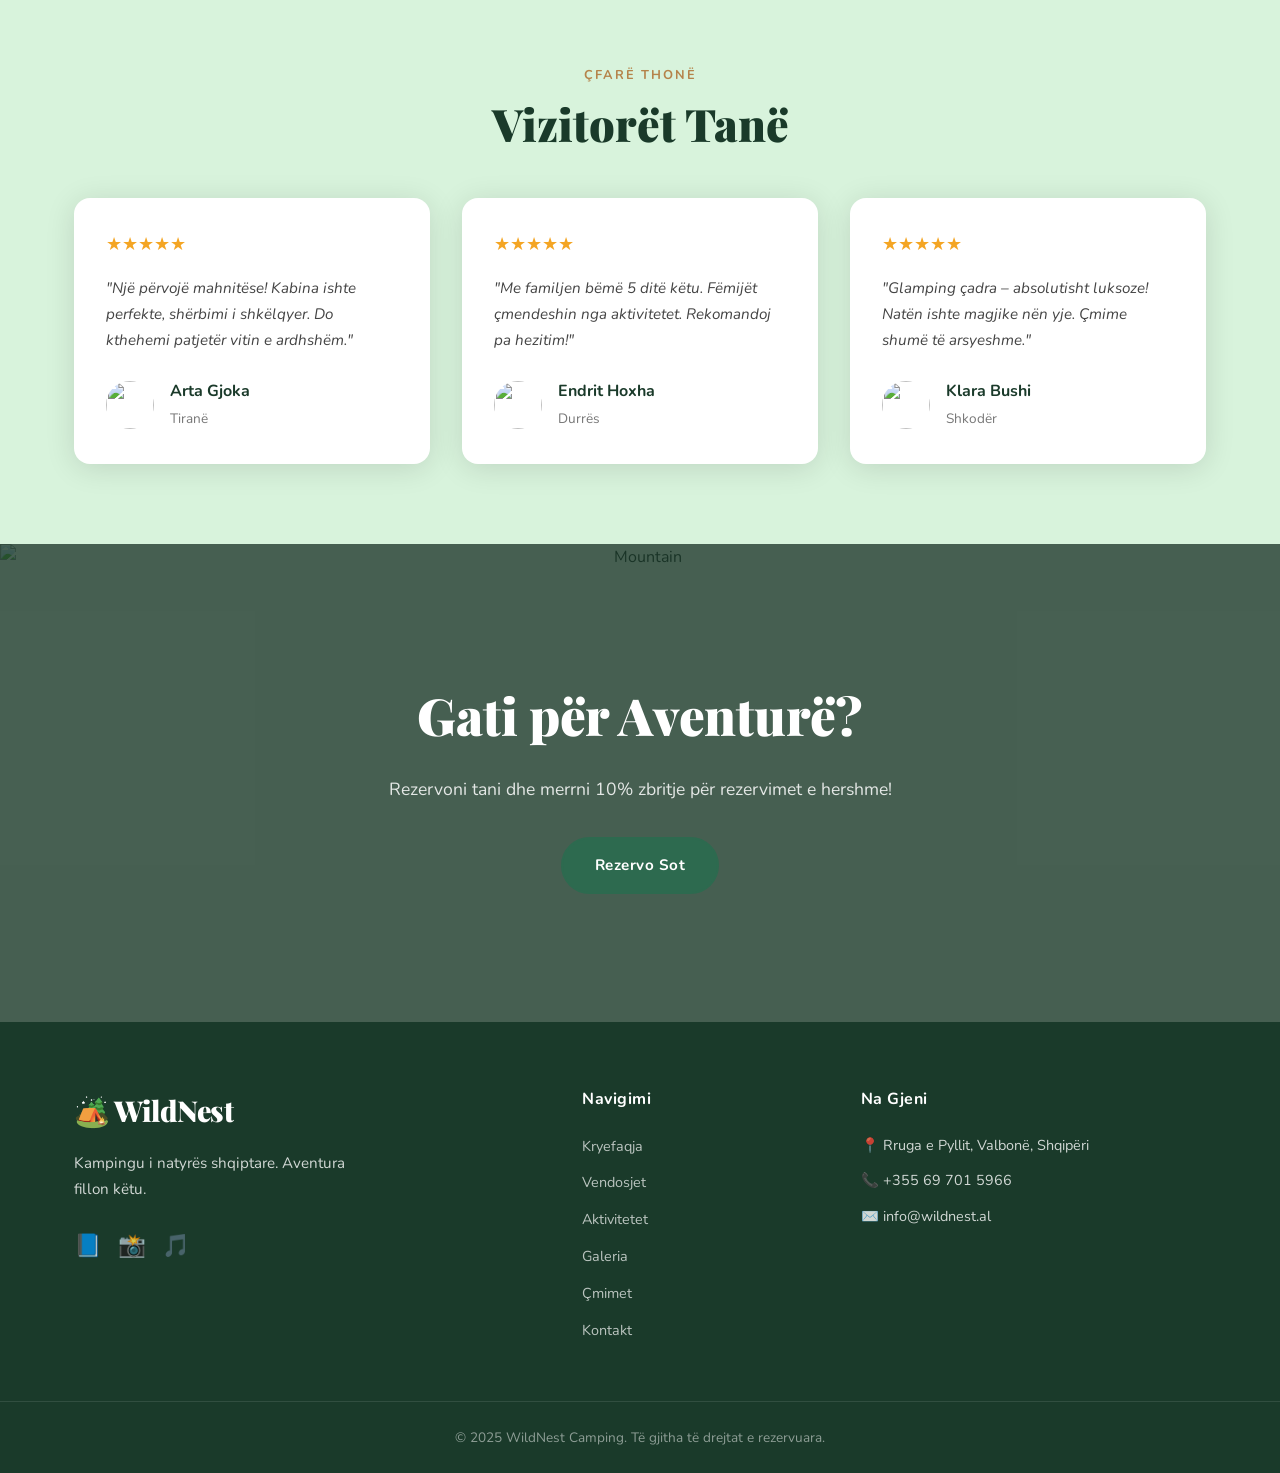
==== commit 2bb10585: "Update index.html" ====
--- a/index.html
+++ b/index.html
@@ -227,7 +227,7 @@
       <div class="footer-contact">
         <h4>Na Gjeni</h4>
         <p>📍 Rruga e Pyllit, Valbonë, Shqipëri</p>
-        <p>📞 +355 69 000 0000</p>
+        <p>📞 +355 69 701 5966</p>
         <p>✉️ info@wildnest.al</p>
       </div>
     </div>
